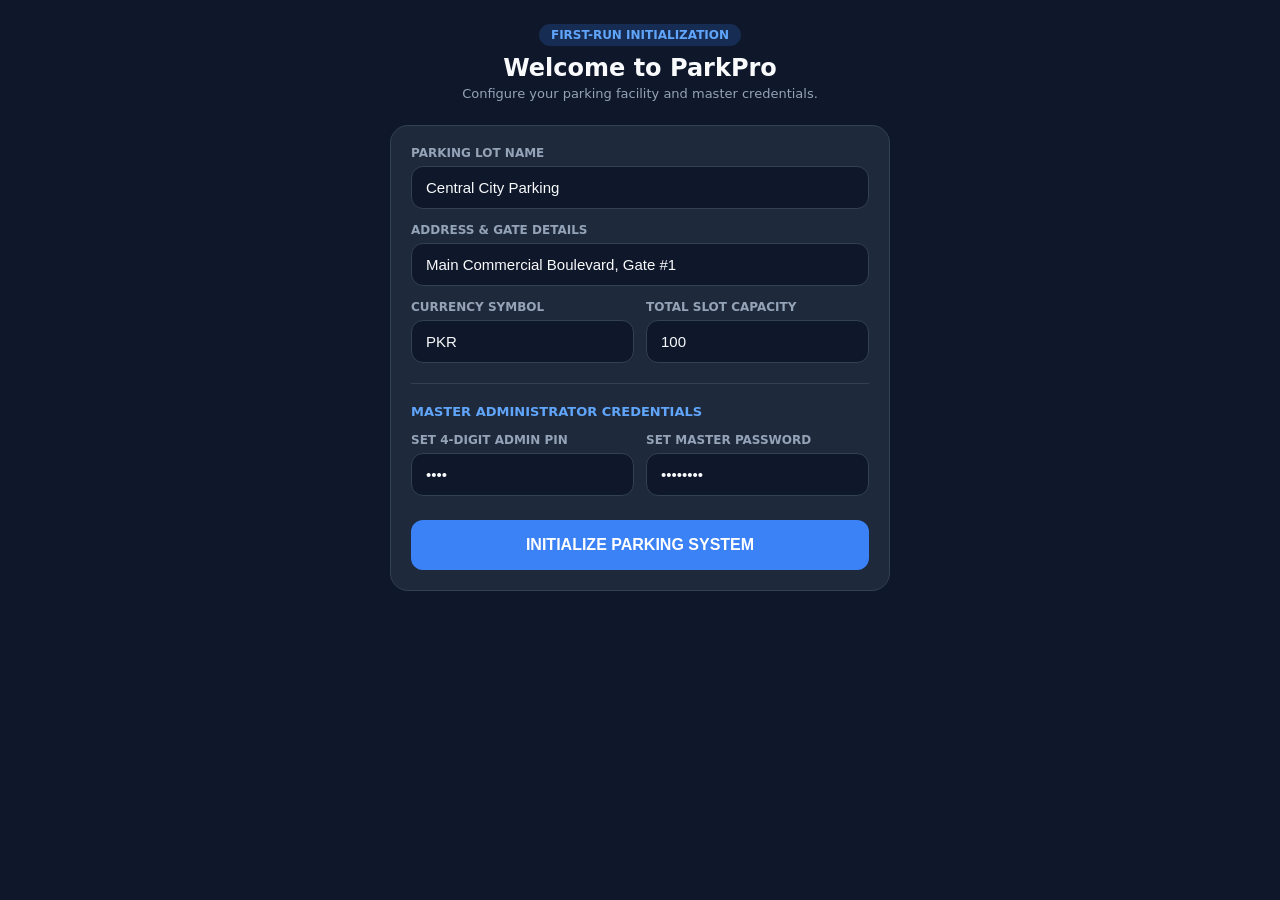
==== app/index.html @ 450dd265 "feat(phase-2): implement offline PIN authentication, RBAC UI gating, and first-run wizard" ====
<!DOCTYPE html>
<html lang="en">
<head>
  <meta charset="UTF-8">
  <meta name="viewport" content="width=device-width, initial-scale=1.0, maximum-scale=1.0, user-scalable=no, viewport-fit=cover">
  <meta name="theme-color" content="#1e293b">
  <meta name="description" content="ParkPro: Offline-First Mobile Parking Management System">
  <link rel="manifest" href="manifest.json">
  <link rel="stylesheet" href="css/app.css">
  <title>ParkPro - Parking Management</title>
</head>
<body>

  <!-- Top App Header -->
  <header class="app-header">
    <div class="brand-wrapper">
      <div class="brand-logo">P</div>
      <div class="brand-title">ParkPro</div>
    </div>

    <div style="display:flex;align-items:center;gap:8px;">
      <!-- Active User Profile Chip -->
      <div id="userProfileChip" class="user-profile-chip" style="display:none;">
        <span id="userNameHeader">Admin</span>
        <span id="userRoleHeader" class="role-tag admin">ADMIN</span>
      </div>

      <!-- Network Status Badge -->
      <div id="networkStatus" class="status-badge">
        <span class="status-dot"></span>
        <span id="networkText">ONLINE</span>
      </div>

      <!-- Quick Lock Button -->
      <button type="button" id="btnLockApp" class="btn-lock" title="Lock App">
        <svg style="width:20px;height:20px;fill:currentColor;" viewBox="0 0 24 24"><path d="M18 8h-1V6c0-2.76-2.24-5-5-5S7 3.24 7 6v2H6c-1.1 0-2 .9-2 2v10c0 1.1.9 2 2 2h12c1.1 0 2-.9 2-2V10c0-1.1-.9-2-2-2zm-6 9c-1.1 0-2-.9-2-2s.9-2 2-2 2 .9 2 2-.9 2-2 2zm3.1-9H8.9V6c0-1.71 1.39-3.1 3.1-3.1 1.71 0 3.1 1.39 3.1 3.1v2z"/></svg>
      </button>
    </div>
  </header>

  <!-- Main Viewport -->
  <main class="main-content">
    
    <!-- Hero Action Buttons (Available for all roles) -->
    <section class="hero-actions">
      <button type="button" id="btnOpenEntry" class="action-btn btn-entry">
        <svg viewBox="0 0 24 24"><path d="M19 13h-6v6h-2v-6H5v-2h6V5h2v6h6v2z"/></svg>
        <span>SCAN PLATE</span>
      </button>
      <button type="button" id="btnOpenExit" class="action-btn btn-exit">
        <svg viewBox="0 0 24 24"><path d="M3 5v14c0 1.1.89 2 2 2h14c1.1 0 2-.9 2-2V5c0-1.1-.9-2-2-2H5c-1.11 0-2 .9-2 2zm12 4c0 1.66-1.34 3-3 3s-3-1.34-3-3 1.34-3 3-3 3 1.34 3 3zm-9 8c0-2 4-3.1 6-3.1s6 1.1 6 3.1v1H6v-1z"/></svg>
        <span>EXIT SCAN</span>
      </button>
    </section>

    <!-- Operational KPI Summary -->
    <section class="kpi-grid">
      <div class="kpi-card highlight">
        <span class="kpi-title">Currently Parked</span>
        <span id="kpiActiveParked" class="kpi-value">0</span>
      </div>
      <!-- Revenue KPI (Visible to Admin & Manager only) -->
      <div class="kpi-card" data-allowed-roles="Admin,Manager">
        <span class="kpi-title">Today's Revenue</span>
        <span id="kpiTodayRevenue" class="kpi-value">0 PKR</span>
      </div>
      <div class="kpi-card">
        <span class="kpi-title">Today's Entries</span>
        <span id="kpiTodayEntries" class="kpi-value">0</span>
      </div>
      <div class="kpi-card">
        <span class="kpi-title">Today's Exits</span>
        <span id="kpiTodayExits" class="kpi-value">0</span>
      </div>
    </section>

    <!-- Occupancy Meter -->
    <section class="occupancy-card">
      <div class="occupancy-header">
        <span>Parking Lot Capacity</span>
        <span id="occupancyText">0 / 100 Slots (0%)</span>
      </div>
      <div class="progress-track">
        <div id="occupancyBar" class="progress-bar"></div>
      </div>
    </section>

    <!-- Parked Vehicles List -->
    <div class="section-title">
      <span>Currently Parked</span>
      <span style="font-size:12px;cursor:pointer;" onclick="refreshDashboard()">🔄 Refresh</span>
    </div>

    <section id="parkedList" class="session-list">
      <!-- Dynamically populated -->
    </section>

  </main>

  <!-- Bottom Navigation Bar (Role-Gated) -->
  <nav class="bottom-nav">
    <button class="nav-item active" data-allowed-roles="Admin,Manager,Operator">
      <svg viewBox="0 0 24 24"><path d="M3 13h8V3H3v10zm0 8h8v-6H3v6zm10 0h8V11h-8v10zm0-18v6h8V3h-8z"/></svg>
      <span>Dashboard</span>
    </button>
    <button class="nav-item" data-allowed-roles="Admin,Manager,Operator">
      <svg viewBox="0 0 24 24"><path d="M18.92 6.01C18.72 5.42 18.16 5 17.5 5h-11c-.66 0-1.21.42-1.42 1.01L3 12v8c0 .55.45 1 1 1h1c.55 0 1-.45 1-1v-1h12v1c0 .55.45 1 1 1h1c.55 0 1-.45 1-1v-8l-2.08-5.99zM6.5 16c-.83 0-1.5-.67-1.5-1.5S5.67 13 6.5 13s1.5.67 1.5 1.5S7.33 16 6.5 16zm11 0c-.83 0-1.5-.67-1.5-1.5s.67-1.5 1.5-1.5 1.5.67 1.5 1.5-.67 1.5-1.5 1.5zM5 11l1.5-4.5h11L19 11H5z"/></svg>
      <span>Vehicles</span>
    </button>
    <button class="nav-item" data-allowed-roles="Admin,Manager">
      <svg viewBox="0 0 24 24"><path d="M19 3H5c-1.1 0-2 .9-2 2v14c0 1.1.9 2 2 2h14c1.1 0 2-.9 2-2V5c0-1.1-.9-2-2-2zm-5 14H7v-2h7v2zm3-4H7v-2h10v2zm0-4H7V7h10v2z"/></svg>
      <span>Reports</span>
    </button>
    <button class="nav-item" data-allowed-roles="Admin">
      <svg viewBox="0 0 24 24"><path d="M19.14 12.94c.04-.3.06-.61.06-.94 0-.32-.02-.64-.07-.94l2.03-1.58c.18-.14.23-.41.12-.61l-1.92-3.32c-.12-.22-.37-.29-.59-.22l-2.39.96c-.5-.38-1.03-.7-1.62-.94l-.36-2.54c-.04-.24-.24-.41-.48-.41h-3.84c-.24 0-.43.17-.47.41l-.36 2.54c-.59.24-1.13.57-1.62.94l-2.39-.96c-.22-.08-.47 0-.59.22L2.74 8.87c-.12.21-.08.47.12.61l2.03 1.58c-.05.3-.09.63-.09.94s.02.64.07.94l-2.03 1.58c-.18.14-.23.41-.12.61l1.92 3.32c.12.22.37.29.59.22l2.39-.96c.5.38 1.03.7 1.62.94l.36 2.54c.05.24.24.41.48.41h3.84c.24 0 .44-.17.47-.41l.36-2.54c.59-.24 1.13-.56 1.62-.94l2.39.96c.22.08.47 0 .59-.22l1.92-3.32c.12-.22.07-.47-.12-.61l-2.01-1.58zM12 15.6c-1.98 0-3.6-1.62-3.6-3.6s1.62-3.6 3.6-3.6 3.6 1.62 3.6 3.6-1.62 3.6-3.6 3.6z"/></svg>
      <span>Settings</span>
    </button>
  </nav>

  <!-- Modal: Vehicle Entry -->
  <div id="entryModal" class="modal-overlay">
    <div class="modal-sheet">
      <div class="modal-header">
        <span class="modal-title">New Vehicle Entry</span>
        <button type="button" id="btnCloseEntry" class="close-btn">✕</button>
      </div>

      <form id="entryForm">
        <label style="font-size:12px;font-weight:600;color:var(--text-muted);display:block;margin-bottom:8px;">1. SELECT VEHICLE TYPE</label>
        <div id="vehicleTypeGrid" class="type-grid"></div>

        <label style="font-size:12px;font-weight:600;color:var(--text-muted);display:block;margin-bottom:8px;">2. SCAN OR ENTER PLATE</label>
        <div class="camera-box">
          <div style="text-align:center;color:var(--text-muted);font-size:13px;">
            <svg style="width:36px;height:36px;fill:#64748b;margin-bottom:6px;" viewBox="0 0 24 24"><path d="M12 15c1.66 0 3-1.34 3-3s-1.34-3-3-3-3 1.34-3 3 1.34 3 3 3zm8-9h-3.17L15 4H9L7.17 6H4c-1.1 0-2 .9-2 2v12c0 1.1.9 2 2 2h16c1.1 0 2-.9 2-2V8c0-1.1-.9-2-2-2zm-8 13c-2.76 0-5-2.24-5-5s2.24-5 5-5 5 2.24 5 5-2.24 5-5 5z"/></svg>
            <div>Camera Viewport (OCR Plate Scanner)</div>
          </div>
        </div>

        <input type="text" id="entryPlateInput" class="plate-input-field" placeholder="ABC-1234" autocomplete="off" autocapitalize="characters" required>
        <button type="submit" class="submit-btn">PRINT TICKET & SAVE ENTRY</button>
      </form>
    </div>
  </div>

  <!-- Modal: Vehicle Exit -->
  <div id="exitModal" class="modal-overlay">
    <div class="modal-sheet">
      <div class="modal-header">
        <span class="modal-title">Vehicle Exit & Settlement</span>
        <button type="button" id="btnCloseExit" class="close-btn">✕</button>
      </div>

      <div style="display:flex;flex-direction:column;gap:14px;">
        <label style="font-size:12px;font-weight:600;color:var(--text-muted);">SCAN QR CODE OR SEARCH TICKET/PLATE</label>
        
        <div style="display:flex;gap:8px;">
          <input type="text" id="exitTicketInput" class="plate-input-field" style="margin-bottom:0;font-size:18px;text-align:left;padding:10px 14px;" placeholder="Ticket # or Plate">
          <button type="button" id="btnSearchExit" class="submit-btn" style="width:auto;padding:0 20px;">SEARCH</button>
        </div>

        <div id="exitDetailsBox" style="display:none;"></div>
        <button type="button" id="btnConfirmExit" class="submit-btn" style="display:none;background:var(--accent-success);">COLLECT PAYMENT & OPEN GATE</button>
      </div>
    </div>
  </div>

  <!-- Fullscreen Modal: PIN Login & User Switcher -->
  <div id="pinLoginModal" class="pin-overlay">
    <div class="pin-brand-title">ParkPro</div>
    <div class="pin-subtitle">Enter 4-Digit Operator PIN to Unlock</div>

    <!-- User Selector Carousel -->
    <div id="pinUserSelector" class="pin-user-grid"></div>

    <!-- 4 PIN Indicator Dots -->
    <div class="pin-dots-wrapper">
      <div class="pin-dot"></div>
      <div class="pin-dot"></div>
      <div class="pin-dot"></div>
      <div class="pin-dot"></div>
    </div>

    <!-- 3x4 Numpad Grid -->
    <div class="numpad-grid">
      <button type="button" class="numpad-btn" onclick="window.auth.appendPinDigit('1')">1</button>
      <button type="button" class="numpad-btn" onclick="window.auth.appendPinDigit('2')">2</button>
      <button type="button" class="numpad-btn" onclick="window.auth.appendPinDigit('3')">3</button>
      <button type="button" class="numpad-btn" onclick="window.auth.appendPinDigit('4')">4</button>
      <button type="button" class="numpad-btn" onclick="window.auth.appendPinDigit('5')">5</button>
      <button type="button" class="numpad-btn" onclick="window.auth.appendPinDigit('6')">6</button>
      <button type="button" class="numpad-btn" onclick="window.auth.appendPinDigit('7')">7</button>
      <button type="button" class="numpad-btn" onclick="window.auth.appendPinDigit('8')">8</button>
      <button type="button" class="numpad-btn" onclick="window.auth.appendPinDigit('9')">9</button>
      <button type="button" class="numpad-btn action-num" onclick="window.auth.clearPin()">CLEAR</button>
      <button type="button" class="numpad-btn" onclick="window.auth.appendPinDigit('0')">0</button>
      <button type="button" class="numpad-btn action-num" onclick="window.auth.deletePinDigit()">⌫</button>
    </div>
  </div>

  <!-- First-Run Setup Wizard Modal -->
  <div id="setupWizardModal" class="wizard-overlay">
    <div class="wizard-container">
      <div class="wizard-header">
        <span class="wizard-badge">FIRST-RUN INITIALIZATION</span>
        <h2 style="font-size:24px;font-weight:800;">Welcome to ParkPro</h2>
        <p style="font-size:13px;color:var(--text-muted);margin-top:4px;">Configure your parking facility and master credentials.</p>
      </div>

      <form id="setupWizardForm" class="wizard-card">
        <div class="form-group">
          <label class="form-label">Parking Lot Name</label>
          <input type="text" id="wizardLotName" class="form-input" value="Central City Parking" required>
        </div>

        <div class="form-group">
          <label class="form-label">Address & Gate Details</label>
          <input type="text" id="wizardLotAddress" class="form-input" value="Main Commercial Boulevard, Gate #1" required>
        </div>

        <div style="display:grid;grid-template-columns:1fr 1fr;gap:12px;">
          <div class="form-group">
            <label class="form-label">Currency Symbol</label>
            <input type="text" id="wizardCurrency" class="form-input" value="PKR" required>
          </div>
          <div class="form-group">
            <label class="form-label">Total Slot Capacity</label>
            <input type="number" id="wizardCapacity" class="form-input" value="100" min="1" required>
          </div>
        </div>

        <hr style="border:none;border-top:1px solid var(--border-color);margin:6px 0;">

        <div style="font-size:13px;font-weight:700;color:#60a5fa;">MASTER ADMINISTRATOR CREDENTIALS</div>

        <div style="display:grid;grid-template-columns:1fr 1fr;gap:12px;">
          <div class="form-group">
            <label class="form-label">Set 4-Digit Admin PIN</label>
            <input type="password" id="wizardAdminPin" class="form-input" maxlength="4" pattern="[0-9]{4}" value="1234" required>
          </div>
          <div class="form-group">
            <label class="form-label">Set Master Password</label>
            <input type="password" id="wizardAdminPassword" class="form-input" value="admin123" required>
          </div>
        </div>

        <button type="submit" class="submit-btn" style="margin-top:10px;">INITIALIZE PARKING SYSTEM</button>
      </form>
    </div>
  </div>

  <!-- Scripts -->
  <script src="js/db.js"></script>
  <script src="js/auth.js"></script>
  <script src="js/app.js"></script>
</body>
</html>
---- app/css/app.css ----
:root {
  --bg-primary: #0f172a;
  --bg-surface: #1e293b;
  --bg-card: #334155;
  --bg-card-hover: #475569;
  --text-main: #f8fafc;
  --text-muted: #94a3b8;
  --accent-primary: #3b82f6;
  --accent-success: #10b981;
  --accent-warning: #f59e0b;
  --accent-danger: #ef4444;
  --border-color: #334155;
  --radius-sm: 8px;
  --radius-md: 12px;
  --radius-lg: 18px;
  --shadow-sm: 0 1px 3px rgba(0, 0, 0, 0.3);
  --shadow-md: 0 4px 6px -1px rgba(0, 0, 0, 0.4);
  --shadow-lg: 0 10px 15px -3px rgba(0, 0, 0, 0.5);
  --font-sans: system-ui, -apple-system, BlinkMacSystemFont, 'Segoe UI', Roboto, sans-serif;
  --safe-bottom: env(safe-area-inset-bottom, 16px);
}

* {
  box-sizing: border-box;
  margin: 0;
  padding: 0;
  -webkit-tap-highlight-color: transparent;
}

body {
  font-family: var(--font-sans);
  background-color: var(--bg-primary);
  color: var(--text-main);
  min-height: 100vh;
  display: flex;
  flex-direction: column;
  overflow-x: hidden;
  user-select: none;
  -webkit-user-select: none;
}

/* Header & Top Bar */
.app-header {
  background: var(--bg-surface);
  border-bottom: 1px solid var(--border-color);
  padding: 12px 16px;
  display: flex;
  justify-content: space-between;
  align-items: center;
  position: sticky;
  top: 0;
  z-index: 50;
}

.brand-wrapper {
  display: flex;
  align-items: center;
  gap: 10px;
}

.brand-logo {
  width: 34px;
  height: 34px;
  border-radius: var(--radius-sm);
  background: linear-gradient(135deg, var(--accent-primary), var(--accent-success));
  display: flex;
  align-items: center;
  justify-content: center;
  font-weight: 800;
  font-size: 18px;
  color: #fff;
}

.brand-title {
  font-size: 18px;
  font-weight: 700;
  letter-spacing: -0.5px;
}

.status-badge {
  display: inline-flex;
  align-items: center;
  gap: 6px;
  padding: 4px 10px;
  border-radius: 9999px;
  font-size: 12px;
  font-weight: 600;
  background: rgba(16, 185, 129, 0.15);
  color: var(--accent-success);
}

.status-badge.offline {
  background: rgba(245, 158, 11, 0.15);
  color: var(--accent-warning);
}

.status-dot {
  width: 8px;
  height: 8px;
  border-radius: 50%;
  background: currentColor;
}

/* Main Container */
.main-content {
  flex: 1;
  padding: 16px;
  max-width: 600px;
  margin: 0 auto;
  width: 100%;
  display: flex;
  flex-direction: column;
  gap: 16px;
  padding-bottom: calc(80px + var(--safe-bottom));
}

/* Quick Action Buttons */
.hero-actions {
  display: grid;
  grid-template-columns: 1fr 1fr;
  gap: 12px;
}

.action-btn {
  appearance: none;
  border: none;
  border-radius: var(--radius-md);
  padding: 16px;
  font-size: 16px;
  font-weight: 700;
  display: flex;
  flex-direction: column;
  align-items: center;
  justify-content: center;
  gap: 8px;
  cursor: pointer;
  transition: transform 0.1s ease, filter 0.15s ease;
  touch-action: manipulation;
  min-height: 88px;
  box-shadow: var(--shadow-md);
}

.action-btn:active {
  transform: scale(0.97);
}

.action-btn.btn-entry {
  background: linear-gradient(135deg, #2563eb, #1d4ed8);
  color: #fff;
}

.action-btn.btn-exit {
  background: linear-gradient(135deg, #059669, #047857);
  color: #fff;
}

.action-btn svg {
  width: 28px;
  height: 28px;
  fill: currentColor;
}

/* KPI Summary Cards Grid */
.kpi-grid {
  display: grid;
  grid-template-columns: repeat(2, 1fr);
  gap: 12px;
}

.kpi-card {
  background: var(--bg-surface);
  border: 1px solid var(--border-color);
  border-radius: var(--radius-md);
  padding: 14px;
  display: flex;
  flex-direction: column;
  gap: 4px;
}

.kpi-title {
  font-size: 12px;
  font-weight: 600;
  color: var(--text-muted);
  text-transform: uppercase;
  letter-spacing: 0.5px;
}

.kpi-value {
  font-size: 24px;
  font-weight: 800;
  color: var(--text-main);
}

.kpi-card.highlight {
  border-color: rgba(59, 130, 246, 0.4);
}

/* Occupancy Meter */
.occupancy-card {
  background: var(--bg-surface);
  border: 1px solid var(--border-color);
  border-radius: var(--radius-md);
  padding: 14px;
  display: flex;
  flex-direction: column;
  gap: 8px;
}

.occupancy-header {
  display: flex;
  justify-content: space-between;
  font-size: 13px;
  font-weight: 600;
}

.progress-track {
  width: 100%;
  height: 10px;
  background: var(--bg-card);
  border-radius: 9999px;
  overflow: hidden;
}

.progress-bar {
  height: 100%;
  width: 0%;
  background: linear-gradient(90deg, var(--accent-success), var(--accent-primary));
  border-radius: 9999px;
  transition: width 0.4s ease;
}

/* Recent Activity & Parked Vehicles */
.section-title {
  font-size: 15px;
  font-weight: 700;
  color: var(--text-muted);
  display: flex;
  justify-content: space-between;
  align-items: center;
}

.session-list {
  display: flex;
  flex-direction: column;
  gap: 8px;
}

.session-item {
  background: var(--bg-surface);
  border: 1px solid var(--border-color);
  border-radius: var(--radius-md);
  padding: 12px 14px;
  display: flex;
  justify-content: space-between;
  align-items: center;
}

.plate-pill {
  font-size: 16px;
  font-weight: 800;
  letter-spacing: 1px;
  background: #000;
  color: #fbbf24;
  padding: 4px 10px;
  border-radius: var(--radius-sm);
  border: 1px solid #4b5563;
  display: inline-block;
}

.session-meta {
  display: flex;
  flex-direction: column;
  align-items: flex-end;
  gap: 2px;
}

.session-time {
  font-size: 12px;
  color: var(--text-muted);
}

.session-type {
  font-size: 11px;
  font-weight: 700;
  text-transform: uppercase;
  color: var(--accent-primary);
}

/* Bottom Navigation Bar */
.bottom-nav {
  position: fixed;
  bottom: 0;
  left: 0;
  right: 0;
  background: var(--bg-surface);
  border-top: 1px solid var(--border-color);
  display: flex;
  justify-content: space-around;
  padding: 8px 12px calc(8px + var(--safe-bottom));
  z-index: 40;
}

.nav-item {
  display: flex;
  flex-direction: column;
  align-items: center;
  gap: 4px;
  background: none;
  border: none;
  color: var(--text-muted);
  font-size: 11px;
  font-weight: 600;
  cursor: pointer;
  padding: 6px 12px;
  border-radius: var(--radius-sm);
  transition: color 0.15s ease;
}

.nav-item.active {
  color: var(--accent-primary);
}

.nav-item svg {
  width: 22px;
  height: 22px;
  fill: currentColor;
}

/* Modal Windows */
.modal-overlay {
  position: fixed;
  inset: 0;
  background: rgba(0, 0, 0, 0.75);
  backdrop-filter: blur(4px);
  display: none;
  align-items: flex-end;
  justify-content: center;
  z-index: 100;
}

.modal-overlay.active {
  display: flex;
}

.modal-sheet {
  background: var(--bg-surface);
  width: 100%;
  max-width: 500px;
  border-radius: var(--radius-lg) var(--radius-lg) 0 0;
  padding: 20px 18px calc(24px + var(--safe-bottom));
  box-shadow: var(--shadow-lg);
  max-height: 90vh;
  overflow-y: auto;
  animation: slideUp 0.2s cubic-bezier(0.16, 1, 0.3, 1);
}

@keyframes slideUp {
  from { transform: translateY(100%); }
  to { transform: translateY(0); }
}

.modal-header {
  display: flex;
  justify-content: space-between;
  align-items: center;
  margin-bottom: 16px;
}

.modal-title {
  font-size: 18px;
  font-weight: 800;
}

.close-btn {
  background: var(--bg-card);
  border: none;
  color: var(--text-muted);
  font-size: 16px;
  width: 32px;
  height: 32px;
  border-radius: 50%;
  cursor: pointer;
}

/* Vehicle Types Selector */
.type-grid {
  display: grid;
  grid-template-columns: repeat(3, 1fr);
  gap: 8px;
  margin-bottom: 16px;
}

.type-btn {
  background: var(--bg-card);
  border: 2px solid transparent;
  border-radius: var(--radius-md);
  padding: 12px 6px;
  display: flex;
  flex-direction: column;
  align-items: center;
  gap: 6px;
  cursor: pointer;
  color: var(--text-main);
  font-size: 12px;
  font-weight: 700;
}

.type-btn.selected {
  border-color: var(--accent-primary);
  background: rgba(59, 130, 246, 0.15);
  color: #60a5fa;
}

/* Camera and Plate Input */
.camera-box {
  width: 100%;
  height: 180px;
  background: #000;
  border-radius: var(--radius-md);
  margin-bottom: 14px;
  position: relative;
  overflow: hidden;
  display: flex;
  align-items: center;
  justify-content: center;
  border: 2px dashed #475569;
}

.plate-input-field {
  width: 100%;
  background: #000;
  color: #fbbf24;
  font-family: monospace;
  font-size: 26px;
  font-weight: 800;
  text-align: center;
  letter-spacing: 3px;
  padding: 12px;
  border: 2px solid #334155;
  border-radius: var(--radius-md);
  margin-bottom: 16px;
  text-transform: uppercase;
}

.plate-input-field:focus {
  border-color: var(--accent-primary);
  outline: none;
}

.submit-btn {
  width: 100%;
  padding: 16px;
  border: none;
  border-radius: var(--radius-md);
  background: var(--accent-primary);
  color: #fff;
  font-size: 16px;
  font-weight: 700;
  cursor: pointer;
}

/* --- Phase 2: Auth, RBAC & Wizard Styles --- */

.user-profile-chip {
  display: inline-flex;
  align-items: center;
  gap: 8px;
  background: var(--bg-card);
  padding: 4px 10px;
  border-radius: 9999px;
  font-size: 13px;
  font-weight: 600;
  border: 1px solid var(--border-color);
}

.role-tag {
  font-size: 10px;
  padding: 2px 6px;
  border-radius: 4px;
  font-weight: 800;
  text-transform: uppercase;
}

.role-tag.admin {
  background: #7c3aed;
  color: #fff;
}

.role-tag.manager {
  background: #0284c7;
  color: #fff;
}

.role-tag.operator {
  background: #059669;
  color: #fff;
}

.btn-lock {
  background: transparent;
  border: none;
  color: var(--text-muted);
  cursor: pointer;
  display: flex;
  align-items: center;
  padding: 4px;
  border-radius: var(--radius-sm);
}

.btn-lock:active {
  color: var(--text-main);
}

/* Fullscreen PIN Modal */
.pin-overlay {
  position: fixed;
  inset: 0;
  background: var(--bg-primary);
  z-index: 200;
  display: none;
  flex-direction: column;
  justify-content: center;
  align-items: center;
  padding: 24px 16px;
}

.pin-overlay.active {
  display: flex;
}

.pin-brand-title {
  font-size: 26px;
  font-weight: 800;
  margin-bottom: 4px;
  letter-spacing: -0.5px;
}

.pin-subtitle {
  font-size: 13px;
  color: var(--text-muted);
  margin-bottom: 24px;
}

/* User Selection Carousel/Grid */
.pin-user-grid {
  display: flex;
  gap: 10px;
  margin-bottom: 24px;
  max-width: 360px;
  width: 100%;
  overflow-x: auto;
  padding: 4px 0;
}

.pin-user-btn {
  background: var(--bg-surface);
  border: 2px solid transparent;
  border-radius: var(--radius-md);
  padding: 10px 14px;
  display: flex;
  flex-direction: column;
  align-items: center;
  gap: 6px;
  cursor: pointer;
  color: var(--text-main);
  min-width: 90px;
  flex-shrink: 0;
}

.pin-user-btn.selected {
  border-color: var(--accent-primary);
  background: rgba(59, 130, 246, 0.15);
}

.user-avatar {
  width: 36px;
  height: 36px;
  border-radius: 50%;
  background: var(--bg-card);
  display: flex;
  align-items: center;
  justify-content: center;
  font-weight: 800;
  color: #fff;
}

.user-name {
  font-size: 13px;
  font-weight: 700;
}

.user-role-badge {
  font-size: 10px;
  color: var(--text-muted);
  text-transform: uppercase;
}

/* Masked PIN Indicator Dots */
.pin-dots-wrapper {
  display: flex;
  gap: 16px;
  margin-bottom: 32px;
}

.pin-dot {
  width: 18px;
  height: 18px;
  border-radius: 50%;
  border: 2px solid var(--border-color);
  background: transparent;
  transition: all 0.15s ease;
}

.pin-dot.filled {
  background: var(--accent-primary);
  border-color: var(--accent-primary);
  transform: scale(1.15);
  box-shadow: 0 0 10px rgba(59, 130, 246, 0.5);
}

/* 3x4 Numpad Grid */
.numpad-grid {
  display: grid;
  grid-template-columns: repeat(3, 1fr);
  gap: 14px;
  max-width: 280px;
  width: 100%;
}

.numpad-btn {
  width: 76px;
  height: 76px;
  border-radius: 50%;
  background: var(--bg-surface);
  border: 1px solid var(--border-color);
  color: var(--text-main);
  font-size: 28px;
  font-weight: 700;
  display: flex;
  align-items: center;
  justify-content: center;
  cursor: pointer;
  touch-action: manipulation;
  transition: transform 0.08s ease, background-color 0.1s ease;
  margin: 0 auto;
}

.numpad-btn:active {
  transform: scale(0.92);
  background: var(--bg-card);
}

.numpad-btn.action-num {
  font-size: 14px;
  font-weight: 600;
  color: var(--text-muted);
}

/* First-Run Setup Wizard */
.wizard-overlay {
  position: fixed;
  inset: 0;
  background: var(--bg-primary);
  z-index: 300;
  display: none;
  padding: 24px 16px;
  overflow-y: auto;
}

.wizard-overlay.active {
  display: block;
}

.wizard-container {
  max-width: 500px;
  margin: 0 auto;
  display: flex;
  flex-direction: column;
  gap: 16px;
}

.wizard-header {
  text-align: center;
  margin-bottom: 8px;
}

.wizard-badge {
  background: rgba(59, 130, 246, 0.2);
  color: #60a5fa;
  padding: 4px 12px;
  border-radius: 9999px;
  font-size: 12px;
  font-weight: 700;
  display: inline-block;
  margin-bottom: 8px;
}

.wizard-card {
  background: var(--bg-surface);
  border: 1px solid var(--border-color);
  border-radius: var(--radius-lg);
  padding: 20px;
  display: flex;
  flex-direction: column;
  gap: 14px;
}

.form-group {
  display: flex;
  flex-direction: column;
  gap: 6px;
}

.form-label {
  font-size: 12px;
  font-weight: 700;
  color: var(--text-muted);
  text-transform: uppercase;
}

.form-input {
  background: var(--bg-primary);
  border: 1px solid var(--border-color);
  color: var(--text-main);
  padding: 12px 14px;
  border-radius: var(--radius-md);
  font-size: 15px;
}

.form-input:focus {
  border-color: var(--accent-primary);
  outline: none;
}
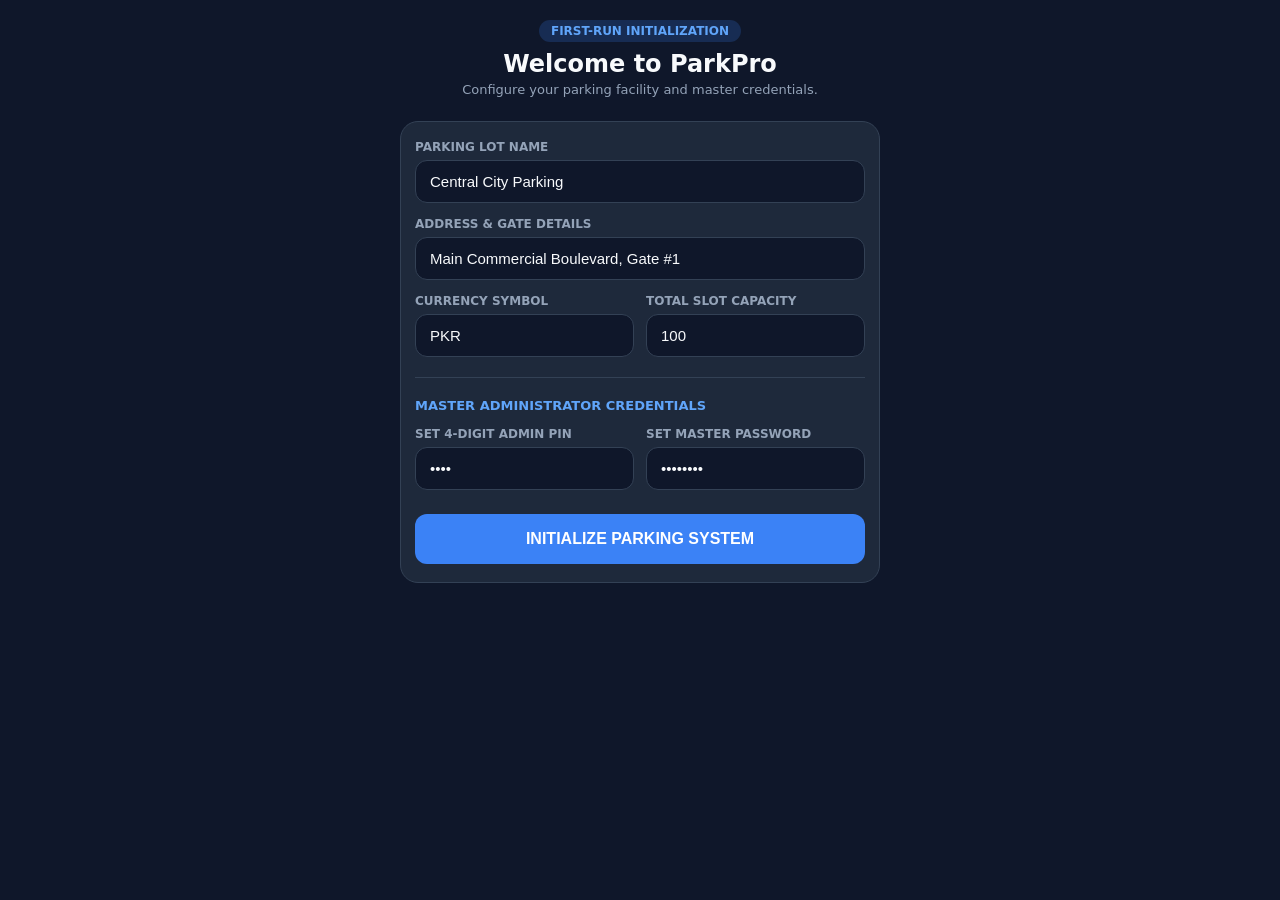
==== commit 07948462: "fix: integrate native MLKit OCR plate scanning, native Android Bluetooth printing, and fix mobile UI" ====
--- a/app/index.html
+++ b/app/index.html
@@ -19,6 +19,9 @@
     </div>
 
     <div style="display:flex;align-items:center;gap:8px;">
+      <!-- Language Switcher (English / Urdu) -->
+      <button type="button" id="btnLangToggle" class="btn-mini-action" onclick="window.parkproI18n.toggleLanguage()" style="font-size:11px;font-weight:700;padding:4px 8px;">اردو</button>
+
       <!-- Active User Profile Chip -->
       <div id="userProfileChip" class="user-profile-chip" style="display:none;">
         <span id="userNameHeader">Admin</span>
@@ -41,83 +44,166 @@
   <!-- Main Viewport -->
   <main class="main-content">
     
-    <!-- Hero Action Buttons (Available for all roles) -->
-    <section class="hero-actions">
-      <button type="button" id="btnOpenEntry" class="action-btn btn-entry">
-        <svg viewBox="0 0 24 24"><path d="M19 13h-6v6h-2v-6H5v-2h6V5h2v6h6v2z"/></svg>
-        <span>SCAN PLATE</span>
-      </button>
-      <button type="button" id="btnOpenExit" class="action-btn btn-exit">
-        <svg viewBox="0 0 24 24"><path d="M3 5v14c0 1.1.89 2 2 2h14c1.1 0 2-.9 2-2V5c0-1.1-.9-2-2-2H5c-1.11 0-2 .9-2 2zm12 4c0 1.66-1.34 3-3 3s-3-1.34-3-3 1.34-3 3-3 3 1.34 3 3zm-9 8c0-2 4-3.1 6-3.1s6 1.1 6 3.1v1H6v-1z"/></svg>
-        <span>EXIT SCAN</span>
-      </button>
-    </section>
-
-    <!-- Operational KPI Summary -->
-    <section class="kpi-grid">
-      <div class="kpi-card highlight">
-        <span class="kpi-title">Currently Parked</span>
-        <span id="kpiActiveParked" class="kpi-value">0</span>
-      </div>
-      <!-- Revenue KPI (Visible to Admin & Manager only) -->
-      <div class="kpi-card" data-allowed-roles="Admin,Manager">
-        <span class="kpi-title">Today's Revenue</span>
-        <span id="kpiTodayRevenue" class="kpi-value">0 PKR</span>
-      </div>
-      <div class="kpi-card">
-        <span class="kpi-title">Today's Entries</span>
-        <span id="kpiTodayEntries" class="kpi-value">0</span>
-      </div>
-      <div class="kpi-card">
-        <span class="kpi-title">Today's Exits</span>
-        <span id="kpiTodayExits" class="kpi-value">0</span>
-      </div>
-    </section>
-
-    <!-- Occupancy Meter -->
-    <section class="occupancy-card">
-      <div class="occupancy-header">
-        <span>Parking Lot Capacity</span>
-        <span id="occupancyText">0 / 100 Slots (0%)</span>
-      </div>
-      <div class="progress-track">
-        <div id="occupancyBar" class="progress-bar"></div>
-      </div>
-    </section>
-
-    <!-- Parked Vehicles List -->
-    <div class="section-title">
-      <span>Currently Parked</span>
-      <span style="font-size:12px;cursor:pointer;" onclick="refreshDashboard()">🔄 Refresh</span>
-    </div>
-
-    <section id="parkedList" class="session-list">
-      <!-- Dynamically populated -->
-    </section>
+    <!-- VIEW 1: DASHBOARD -->
+    <div id="viewDashboard" class="view-section">
+      <section class="hero-actions">
+        <button type="button" id="btnOpenEntry" class="action-btn btn-entry">
+          <svg viewBox="0 0 24 24"><path d="M19 13h-6v6h-2v-6H5v-2h6V5h2v6h6v2z"/></svg>
+          <span>SCAN PLATE</span>
+        </button>
+        <button type="button" id="btnOpenExit" class="action-btn btn-exit">
+          <svg viewBox="0 0 24 24"><path d="M3 5v14c0 1.1.89 2 2 2h14c1.1 0 2-.9 2-2V5c0-1.1-.9-2-2-2H5c-1.11 0-2 .9-2 2zm12 4c0 1.66-1.34 3-3 3s-3-1.34-3-3 1.34-3 3-3 3 1.34 3 3zm-9 8c0-2 4-3.1 6-3.1s6 1.1 6 3.1v1H6v-1z"/></svg>
+          <span>EXIT SCAN</span>
+        </button>
+      </section>
+
+      <!-- Operational KPI Summary -->
+      <section class="kpi-grid">
+        <div class="kpi-card highlight">
+          <span class="kpi-title">Currently Parked</span>
+          <span id="kpiActiveParked" class="kpi-value">0</span>
+        </div>
+        <div class="kpi-card" data-allowed-roles="Admin,Manager">
+          <span class="kpi-title">Today's Revenue</span>
+          <span id="kpiTodayRevenue" class="kpi-value">0 PKR</span>
+        </div>
+        <div class="kpi-card">
+          <span class="kpi-title">Today's Entries</span>
+          <span id="kpiTodayEntries" class="kpi-value">0</span>
+        </div>
+        <div class="kpi-card">
+          <span class="kpi-title">Today's Exits</span>
+          <span id="kpiTodayExits" class="kpi-value">0</span>
+        </div>
+      </section>
+
+      <!-- Occupancy Meter -->
+      <section class="occupancy-card">
+        <div class="occupancy-header">
+          <span>Parking Lot Capacity</span>
+          <span id="occupancyText">0 / 100 Slots (0%)</span>
+        </div>
+        <div class="progress-track">
+          <div id="occupancyBar" class="progress-bar"></div>
+        </div>
+      </section>
+
+      <!-- Recent Parked Vehicles List -->
+      <div class="section-title">
+        <span>Recent Parked Vehicles</span>
+        <span style="font-size:12px;color:var(--accent-primary);cursor:pointer;" onclick="switchMainView('vehicles')">View All →</span>
+      </div>
+
+      <section id="parkedList" class="session-list">
+        <!-- Dynamically populated -->
+      </section>
+    </div>
+
+    <!-- VIEW 2: VEHICLES REGISTRY -->
+    <div id="viewVehicles" class="view-section" style="display:none;">
+      <div class="search-bar-wrapper">
+        <svg class="search-icon" viewBox="0 0 24 24"><path d="M15.5 14h-.79l-.28-.27C15.41 12.59 16 11.11 16 9.5 16 5.91 13.09 3 9.5 3S3 5.91 3 9.5 5.91 16 9.5 16c1.61 0 3.09-.59 4.23-1.57l.27.28v.79l5 4.99L20.49 19l-4.99-5zm-6 0C7.01 14 5 11.99 5 9.5S7.01 5 9.5 5 14 7.01 14 9.5 11.99 14 9.5 14z"/></svg>
+        <input type="text" id="registrySearchInput" class="search-input" placeholder="Search by Plate (e.g. ABC) or Ticket #...">
+      </div>
+
+      <div id="categoryFilterScroll" class="filter-scroll">
+        <button type="button" class="filter-pill active" data-type="all">All Categories</button>
+      </div>
+
+      <div class="section-title">
+        <span id="registryCountText">Parked Vehicles</span>
+        <span style="font-size:12px;cursor:pointer;" onclick="renderFullVehiclesRegistry()">🔄 Refresh</span>
+      </div>
+
+      <section id="fullVehiclesList" class="session-list">
+        <!-- Dynamically populated -->
+      </section>
+    </div>
+
+    <!-- VIEW 3: REPORTS & SHIFTS (Admin & Manager) -->
+    <div id="viewReports" class="view-section" style="display:none;" data-allowed-roles="Admin,Manager">
+      <!-- Date Range Filter Selector -->
+      <div class="filter-scroll">
+        <button type="button" id="rangeBtnToday" class="filter-pill active" onclick="setReportRange('today')">Today</button>
+        <button type="button" id="rangeBtnYesterday" class="filter-pill" onclick="setReportRange('yesterday')">Yesterday</button>
+        <button type="button" id="rangeBtnWeek" class="filter-pill" onclick="setReportRange('week')">Last 7 Days</button>
+        <button type="button" id="rangeBtnAll" class="filter-pill" onclick="setReportRange('all')">All Time</button>
+      </div>
+
+      <!-- Financial Metrics Grid -->
+      <section class="kpi-grid">
+        <div class="kpi-card highlight">
+          <span class="kpi-title">Collected Revenue</span>
+          <span id="reportTotalRevenue" class="kpi-value">0 PKR</span>
+        </div>
+        <div class="kpi-card">
+          <span class="kpi-title">Vehicles Checked Out</span>
+          <span id="reportTotalCompleted" class="kpi-value">0</span>
+        </div>
+        <div class="kpi-card">
+          <span class="kpi-title">Avg Park Duration</span>
+          <span id="reportAvgDuration" class="kpi-value">0 mins</span>
+        </div>
+      </section>
+
+      <!-- Operator Shift Status & Cash Reconciliation -->
+      <div class="section-title">
+        <span>Operator Shift & Drawer</span>
+      </div>
+      <div id="shiftStatusBox"></div>
+
+      <!-- Revenue By Vehicle Type Breakdown -->
+      <div class="section-title">
+        <span>Revenue by Vehicle Category</span>
+      </div>
+      <div id="reportTypeTable"></div>
+
+      <!-- Export & Data Tools -->
+      <div class="section-title">
+        <span>Data Export & Portability</span>
+      </div>
+      <div style="display:grid;grid-template-columns:1fr 1fr;gap:8px;">
+        <button type="button" class="submit-btn" style="background:#0284c7;font-size:13px;padding:12px;" onclick="window.parkproReports.exportToCsv()">📥 EXPORT CSV</button>
+        <button type="button" class="submit-btn" style="background:#059669;font-size:13px;padding:12px;" onclick="window.parkproReports.exportToExcel()">📊 EXPORT EXCEL</button>
+      </div>
+      <div style="display:grid;grid-template-columns:1fr 1fr;gap:8px;margin-top:6px;">
+        <button type="button" class="submit-btn" style="background:var(--bg-card);font-size:13px;padding:12px;" onclick="window.parkproReports.exportDatabaseBackup()">💾 BACKUP DB</button>
+        <label class="submit-btn" style="background:var(--bg-card);font-size:13px;padding:12px;text-align:center;cursor:pointer;">
+          📂 RESTORE DB
+          <input type="file" accept=".json" style="display:none;" onchange="window.parkproReports.importDatabaseBackup(this.files[0])">
+        </label>
+      </div>
+
+      <!-- System Audit Trail -->
+      <div class="section-title" style="margin-top:10px;">
+        <span>Recent Audit Logs</span>
+      </div>
+      <div id="auditLogsList" style="max-height:180px;overflow-y:auto;"></div>
+    </div>
 
   </main>
 
   <!-- Bottom Navigation Bar (Role-Gated) -->
   <nav class="bottom-nav">
-    <button class="nav-item active" data-allowed-roles="Admin,Manager,Operator">
+    <button type="button" id="btnNavDashboard" class="nav-item active" onclick="switchMainView('dashboard')">
       <svg viewBox="0 0 24 24"><path d="M3 13h8V3H3v10zm0 8h8v-6H3v6zm10 0h8V11h-8v10zm0-18v6h8V3h-8z"/></svg>
       <span>Dashboard</span>
     </button>
-    <button class="nav-item" data-allowed-roles="Admin,Manager,Operator">
+    <button type="button" id="btnNavVehicles" class="nav-item" onclick="switchMainView('vehicles')">
       <svg viewBox="0 0 24 24"><path d="M18.92 6.01C18.72 5.42 18.16 5 17.5 5h-11c-.66 0-1.21.42-1.42 1.01L3 12v8c0 .55.45 1 1 1h1c.55 0 1-.45 1-1v-1h12v1c0 .55.45 1 1 1h1c.55 0 1-.45 1-1v-8l-2.08-5.99zM6.5 16c-.83 0-1.5-.67-1.5-1.5S5.67 13 6.5 13s1.5.67 1.5 1.5S7.33 16 6.5 16zm11 0c-.83 0-1.5-.67-1.5-1.5s.67-1.5 1.5-1.5 1.5.67 1.5 1.5-.67 1.5-1.5 1.5zM5 11l1.5-4.5h11L19 11H5z"/></svg>
       <span>Vehicles</span>
     </button>
-    <button class="nav-item" data-allowed-roles="Admin,Manager">
+    <button type="button" id="btnNavReports" class="nav-item" data-allowed-roles="Admin,Manager" onclick="switchMainView('reports')">
       <svg viewBox="0 0 24 24"><path d="M19 3H5c-1.1 0-2 .9-2 2v14c0 1.1.9 2 2 2h14c1.1 0 2-.9 2-2V5c0-1.1-.9-2-2-2zm-5 14H7v-2h7v2zm3-4H7v-2h10v2zm0-4H7V7h10v2z"/></svg>
       <span>Reports</span>
     </button>
-    <button class="nav-item" data-allowed-roles="Admin">
+    <button type="button" id="btnNavSettings" class="nav-item" data-allowed-roles="Admin">
       <svg viewBox="0 0 24 24"><path d="M19.14 12.94c.04-.3.06-.61.06-.94 0-.32-.02-.64-.07-.94l2.03-1.58c.18-.14.23-.41.12-.61l-1.92-3.32c-.12-.22-.37-.29-.59-.22l-2.39.96c-.5-.38-1.03-.7-1.62-.94l-.36-2.54c-.04-.24-.24-.41-.48-.41h-3.84c-.24 0-.43.17-.47.41l-.36 2.54c-.59.24-1.13.57-1.62.94l-2.39-.96c-.22-.08-.47 0-.59.22L2.74 8.87c-.12.21-.08.47.12.61l2.03 1.58c-.05.3-.09.63-.09.94s.02.64.07.94l-2.03 1.58c-.18.14-.23.41-.12.61l1.92 3.32c.12.22.37.29.59.22l2.39-.96c.5.38 1.03.7 1.62.94l.36 2.54c.05.24.24.41.48.41h3.84c.24 0 .44-.17.47-.41l.36-2.54c.59-.24 1.13-.56 1.62-.94l2.39.96c.22.08.47 0 .59-.22l1.92-3.32c.12-.22.07-.47-.12-.61l-2.01-1.58zM12 15.6c-1.98 0-3.6-1.62-3.6-3.6s1.62-3.6 3.6-3.6 3.6 1.62 3.6 3.6-1.62 3.6-3.6 3.6z"/></svg>
       <span>Settings</span>
     </button>
   </nav>
 
-  <!-- Modal: Vehicle Entry -->
+  <!-- Modal: Vehicle Entry with Live Camera & OCR -->
   <div id="entryModal" class="modal-overlay">
     <div class="modal-sheet">
       <div class="modal-header">
@@ -130,11 +216,24 @@
         <div id="vehicleTypeGrid" class="type-grid"></div>
 
         <label style="font-size:12px;font-weight:600;color:var(--text-muted);display:block;margin-bottom:8px;">2. SCAN OR ENTER PLATE</label>
-        <div class="camera-box">
-          <div style="text-align:center;color:var(--text-muted);font-size:13px;">
+        
+        <div class="camera-box" style="position:relative;">
+          <video id="cameraVideo" style="width:100%;height:100%;object-fit:cover;display:none;" autoplay playsinline muted></video>
+          <canvas id="cameraCanvas" style="display:none;"></canvas>
+          
+          <div id="cameraReticle" style="display:none;position:absolute;inset:20% 10%;border:2px solid #3b82f6;border-radius:8px;pointer-events:none;box-shadow:0 0 0 9999px rgba(0,0,0,0.4);">
+            <div style="position:absolute;top:50%;left:50%;transform:translate(-50%,-50%);font-size:11px;color:#fff;background:rgba(0,0,0,0.6);padding:2px 8px;border-radius:4px;">ALIGN PLATE HERE</div>
+          </div>
+
+          <div id="cameraPlaceholder" style="text-align:center;color:var(--text-muted);font-size:13px;">
             <svg style="width:36px;height:36px;fill:#64748b;margin-bottom:6px;" viewBox="0 0 24 24"><path d="M12 15c1.66 0 3-1.34 3-3s-1.34-3-3-3-3 1.34-3 3 1.34 3 3 3zm8-9h-3.17L15 4H9L7.17 6H4c-1.1 0-2 .9-2 2v12c0 1.1.9 2 2 2h16c1.1 0 2-.9 2-2V8c0-1.1-.9-2-2-2zm-8 13c-2.76 0-5-2.24-5-5s2.24-5 5-5 5 2.24 5 5-2.24 5-5 5z"/></svg>
-            <div>Camera Viewport (OCR Plate Scanner)</div>
-          </div>
+            <div>Tap below to start camera scanner</div>
+          </div>
+        </div>
+
+        <div style="display:flex;gap:8px;margin-bottom:12px;">
+          <button type="button" id="btnToggleCamera" class="submit-btn" style="background:var(--bg-card);font-size:13px;padding:10px;">📷 OPEN CAMERA</button>
+          <button type="button" id="btnSnapOcr" class="submit-btn" style="background:#0284c7;font-size:13px;padding:10px;display:none;">⚡ SNAP & READ PLATE</button>
         </div>
 
         <input type="text" id="entryPlateInput" class="plate-input-field" placeholder="ABC-1234" autocomplete="off" autocapitalize="characters" required>
@@ -143,7 +242,7 @@
     </div>
   </div>
 
-  <!-- Modal: Vehicle Exit -->
+  <!-- Modal: Vehicle Exit & Anti-Tamper QR Verification -->
   <div id="exitModal" class="modal-overlay">
     <div class="modal-sheet">
       <div class="modal-header">
@@ -151,17 +250,134 @@
         <button type="button" id="btnCloseExit" class="close-btn">✕</button>
       </div>
 
-      <div style="display:flex;flex-direction:column;gap:14px;">
-        <label style="font-size:12px;font-weight:600;color:var(--text-muted);">SCAN QR CODE OR SEARCH TICKET/PLATE</label>
-        
+      <div style="display:flex;flex-direction:column;gap:12px;">
+        <div id="exitCameraBox" class="camera-box" style="height:140px;position:relative;display:none;">
+          <video id="exitQrVideo" style="width:100%;height:100%;object-fit:cover;" autoplay playsinline muted></video>
+          <div style="position:absolute;inset:15%;border:2px dashed #10b981;border-radius:6px;pointer-events:none;"></div>
+        </div>
+
+        <div style="display:flex;gap:8px;">
+          <button type="button" id="btnStartQrScanner" class="submit-btn" style="background:var(--bg-card);font-size:13px;padding:10px;">📷 SCAN TICKET QR</button>
+          <button type="button" id="btnLostTicketToggle" class="submit-btn" style="background:#b91c1c;font-size:13px;padding:10px;">LOST TICKET</button>
+        </div>
+
         <div style="display:flex;gap:8px;">
           <input type="text" id="exitTicketInput" class="plate-input-field" style="margin-bottom:0;font-size:18px;text-align:left;padding:10px 14px;" placeholder="Ticket # or Plate">
-          <button type="button" id="btnSearchExit" class="submit-btn" style="width:auto;padding:0 20px;">SEARCH</button>
-        </div>
-
+          <button type="button" id="btnSearchExit" class="submit-btn" style="width:auto;padding:0 20px;">CHECKOUT</button>
+        </div>
+
+        <div id="exitTamperAlert" class="badge-tampered" style="display:none;"></div>
         <div id="exitDetailsBox" style="display:none;"></div>
+        
         <button type="button" id="btnConfirmExit" class="submit-btn" style="display:none;background:var(--accent-success);">COLLECT PAYMENT & OPEN GATE</button>
       </div>
+    </div>
+  </div>
+
+  <!-- Modal: Admin Settings, Rates & Receipt Simulator -->
+  <div id="settingsModal" class="modal-overlay">
+    <div class="modal-sheet" style="max-width:550px;">
+      <div class="modal-header">
+        <span class="modal-title">System Settings & Rates</span>
+        <button type="button" id="btnCloseSettings" class="close-btn">✕</button>
+      </div>
+
+      <!-- Settings Tabs -->
+      <div class="settings-tab-bar">
+        <button type="button" id="tabBtnProfile" class="settings-tab-btn active" onclick="switchSettingsTab('profile')">Facility Profile</button>
+        <button type="button" id="tabBtnRates" class="settings-tab-btn" onclick="switchSettingsTab('rates')">Vehicle Rates</button>
+        <button type="button" id="tabBtnReceipt" class="settings-tab-btn" onclick="switchSettingsTab('receipt')">Live Receipt</button>
+        <button type="button" id="tabBtnPrinter" class="settings-tab-btn" onclick="switchSettingsTab('printer')">Printer</button>
+      </div>
+
+      <!-- Tab Content: Profile & Hardware -->
+      <div id="tabContentProfile" class="settings-tab-content">
+        <form id="settingsForm" style="display:flex;flex-direction:column;gap:12px;">
+          <div class="form-group">
+            <label class="form-label">Parking Facility Name</label>
+            <input type="text" id="settingLotName" class="form-input" required>
+          </div>
+          <div class="form-group">
+            <label class="form-label">Address & Gate Description</label>
+            <input type="text" id="settingLotAddress" class="form-input" required>
+          </div>
+          <div class="form-grid-2">
+            <div class="form-group">
+              <label class="form-label">Contact Phone</label>
+              <input type="text" id="settingLotPhone" class="form-input" required>
+            </div>
+            <div class="form-group">
+              <label class="form-label">Currency Symbol</label>
+              <input type="text" id="settingCurrency" class="form-input" required>
+            </div>
+          </div>
+          <div class="form-grid-2">
+            <div class="form-group">
+              <label class="form-label">Total Slot Capacity</label>
+              <input type="number" id="settingCapacity" class="form-input" required>
+            </div>
+            <div class="form-group">
+              <label class="form-label">Thermal Paper Width</label>
+              <select id="settingPrinterWidth" class="form-input" style="background:var(--bg-primary);">
+                <option value="58">58 mm (Compact)</option>
+                <option value="80">80 mm (Standard)</option>
+              </select>
+            </div>
+          </div>
+          <div class="form-group">
+            <label class="form-label">Receipt Footer Note</label>
+            <input type="text" id="settingReceiptFooter" class="form-input" required>
+          </div>
+          <div class="form-group">
+            <label class="form-label">Central Server Sync API URL (Optional)</label>
+            <input type="url" id="settingServerUrl" class="form-input" placeholder="e.g. http://192.168.1.100/server-php/api">
+            <span style="font-size:11px;color:var(--text-muted);display:block;margin-top:4px;">Leave blank for standalone offline mode. Set to sync with remote PHP server.</span>
+          </div>
+          <button type="submit" class="submit-btn" style="margin-top:8px;">SAVE ALL SETTINGS</button>
+        </form>
+      </div>
+
+      <!-- Tab Content: Rates Schedule -->
+      <div id="tabContentRates" class="settings-tab-content" style="display:none;">
+        <div style="font-size:12px;color:var(--text-muted);margin-bottom:12px;">Active per-vehicle tariff schedules:</div>
+        <div id="ratesTableContainer"></div>
+      </div>
+
+      <!-- Tab Content: Live Receipt Preview -->
+      <div id="tabContentReceipt" class="settings-tab-content" style="display:none;">
+        <div style="display:flex;justify-content:space-between;align-items:center;margin-bottom:12px;">
+          <span style="font-size:12px;color:var(--text-muted);">Real-time ESC/POS formatting:</span>
+          <div style="display:flex;gap:6px;">
+            <button type="button" class="settings-tab-btn" onclick="toggleReceiptWidth('58')">58mm</button>
+            <button type="button" class="settings-tab-btn" onclick="toggleReceiptWidth('80')">80mm</button>
+          </div>
+        </div>
+        <div id="receiptPreviewContent"></div>
+      </div>
+
+      <!-- Tab Content: Bluetooth Thermal Printer -->
+      <div id="tabContentPrinter" class="settings-tab-content" style="display:none;">
+        <div style="display:flex;flex-direction:column;gap:12px;">
+          <div style="font-size:13px;color:var(--text-muted);">Configure 58mm / 80mm Bluetooth ESC/POS receipt printer:</div>
+
+          <div class="form-group">
+            <label class="form-label">Active Thermal Printer</label>
+            <select id="pairedPrintersSelect" class="form-input" style="background:var(--bg-primary);">
+              <option value="">-- No Printer Selected --</option>
+            </select>
+          </div>
+
+          <div class="form-grid-2">
+            <button type="button" id="btnRefreshPrinters" class="submit-btn" style="background:#0284c7;font-size:13px;padding:10px;">🔄 SCAN PAIRED</button>
+            <button type="button" id="btnOpenBtSettings" class="submit-btn" style="background:#475569;font-size:13px;padding:10px;">⚙️ BT SETTINGS</button>
+          </div>
+
+          <button type="button" id="btnTestPrint" class="submit-btn" style="background:var(--accent-success);font-size:14px;padding:12px;">🖨️ SEND TEST PRINT TICKET</button>
+
+          <div id="printerStatusLog" style="font-size:12px;font-family:monospace;padding:10px;background:var(--bg-primary);border-radius:var(--radius-md);border:1px solid var(--border-color);color:var(--text-muted);">Printer status: Ready</div>
+        </div>
+      </div>
+
     </div>
   </div>
 
@@ -218,7 +434,7 @@
           <input type="text" id="wizardLotAddress" class="form-input" value="Main Commercial Boulevard, Gate #1" required>
         </div>
 
-        <div style="display:grid;grid-template-columns:1fr 1fr;gap:12px;">
+        <div class="form-grid-2">
           <div class="form-group">
             <label class="form-label">Currency Symbol</label>
             <input type="text" id="wizardCurrency" class="form-input" value="PKR" required>
@@ -233,7 +449,7 @@
 
         <div style="font-size:13px;font-weight:700;color:#60a5fa;">MASTER ADMINISTRATOR CREDENTIALS</div>
 
-        <div style="display:grid;grid-template-columns:1fr 1fr;gap:12px;">
+        <div class="form-grid-2">
           <div class="form-group">
             <label class="form-label">Set 4-Digit Admin PIN</label>
             <input type="password" id="wizardAdminPin" class="form-input" maxlength="4" pattern="[0-9]{4}" value="1234" required>
@@ -252,6 +468,14 @@
   <!-- Scripts -->
   <script src="js/db.js"></script>
   <script src="js/auth.js"></script>
+  <script src="js/fee-engine.js"></script>
+  <script src="js/settings.js"></script>
+  <script src="js/camera-ocr.js"></script>
+  <script src="js/printer.js"></script>
+  <script src="js/qr-verifier.js"></script>
+  <script src="js/reports.js"></script>
+  <script src="js/sync.js"></script>
+  <script src="js/i18n.js"></script>
   <script src="js/app.js"></script>
 </body>
 </html>
--- a/app/css/app.css
+++ b/app/css/app.css
@@ -1,3 +1,9 @@
+html, body {
+  overflow-x: hidden;
+  width: 100%;
+  max-width: 100vw;
+  box-sizing: border-box;
+}
 :root {
   --bg-primary: #0f172a;
   --bg-surface: #1e293b;
@@ -656,6 +662,22 @@
   color: var(--text-muted);
 }
 
+/* Responsive Form Grid */
+.form-grid-2 {
+  display: grid;
+  grid-template-columns: 1fr 1fr;
+  gap: 12px;
+  width: 100%;
+  box-sizing: border-box;
+}
+
+@media (max-width: 480px) {
+  .form-grid-2 {
+    grid-template-columns: 1fr !important;
+    gap: 10px;
+  }
+}
+
 /* First-Run Setup Wizard */
 .wizard-overlay {
   position: fixed;
@@ -663,8 +685,11 @@
   background: var(--bg-primary);
   z-index: 300;
   display: none;
-  padding: 24px 16px;
+  padding: 20px 14px;
   overflow-y: auto;
+  overflow-x: hidden;
+  width: 100vw;
+  box-sizing: border-box;
 }
 
 .wizard-overlay.active {
@@ -672,11 +697,14 @@
 }
 
 .wizard-container {
-  max-width: 500px;
+  max-width: 480px;
+  width: 100%;
   margin: 0 auto;
   display: flex;
   flex-direction: column;
   gap: 16px;
+  box-sizing: border-box;
+  overflow-x: hidden;
 }
 
 .wizard-header {
@@ -699,16 +727,22 @@
   background: var(--bg-surface);
   border: 1px solid var(--border-color);
   border-radius: var(--radius-lg);
-  padding: 20px;
+  padding: 18px 14px;
   display: flex;
   flex-direction: column;
   gap: 14px;
+  width: 100%;
+  box-sizing: border-box;
+  overflow-x: hidden;
 }
 
 .form-group {
   display: flex;
   flex-direction: column;
   gap: 6px;
+  width: 100%;
+  min-width: 0;
+  box-sizing: border-box;
 }
 
 .form-label {
@@ -725,9 +759,268 @@
   padding: 12px 14px;
   border-radius: var(--radius-md);
   font-size: 15px;
+  width: 100%;
+  max-width: 100%;
+  min-width: 0;
+  box-sizing: border-box;
 }
 
 .form-input:focus {
   border-color: var(--accent-primary);
   outline: none;
 }
+
+/* --- Phase 3: Settings & Thermal Receipt Simulator Styles --- */
+
+.rate-config-card {
+  background: var(--bg-card);
+  border: 1px solid var(--border-color);
+  border-radius: var(--radius-md);
+  padding: 12px;
+  margin-bottom: 8px;
+}
+
+/* Simulated Thermal Paper */
+.receipt-paper {
+  background: #ffffff;
+  color: #000000;
+  font-family: 'Courier New', Courier, monospace;
+  font-size: 11px;
+  line-height: 1.35;
+  padding: 16px 14px;
+  margin: 0 auto;
+  border-radius: 4px;
+  box-shadow: 0 4px 12px rgba(0, 0, 0, 0.4);
+  transition: width 0.2s ease;
+  user-select: text;
+  -webkit-user-select: text;
+}
+
+.receipt-paper.width-58mm {
+  max-width: 270px;
+}
+
+.receipt-paper.width-80mm {
+  max-width: 360px;
+}
+
+.receipt-header-center {
+  text-align: center;
+  font-size: 11px;
+  line-height: 1.4;
+}
+
+.receipt-lot-title {
+  font-size: 14px;
+  font-weight: 900;
+  letter-spacing: 0.5px;
+}
+
+.receipt-divider {
+  text-align: center;
+  margin: 6px 0;
+  overflow: hidden;
+  white-space: nowrap;
+  letter-spacing: -1px;
+  color: #64748b;
+}
+
+.receipt-center {
+  text-align: center;
+}
+
+.receipt-plate-bold {
+  font-size: 24px;
+  font-weight: 900;
+  letter-spacing: 2px;
+  margin: 4px 0;
+}
+
+.receipt-row {
+  display: flex;
+  justify-content: space-between;
+  margin: 3px 0;
+}
+
+.receipt-qr-box {
+  display: flex;
+  flex-direction: column;
+  align-items: center;
+  justify-content: center;
+  margin: 8px 0;
+}
+
+.receipt-qr-mock {
+  width: 90px;
+  height: 90px;
+  border: 2px solid #000;
+  display: flex;
+  flex-direction: column;
+  align-items: center;
+  justify-content: center;
+  background: #f8fafc;
+}
+
+.receipt-footer-center {
+  text-align: center;
+  font-size: 10px;
+  line-height: 1.3;
+}
+
+/* Tabs inside Settings Modal */
+.settings-tab-bar {
+  display: flex;
+  gap: 8px;
+  border-bottom: 1px solid var(--border-color);
+  padding-bottom: 8px;
+  margin-bottom: 16px;
+}
+
+.settings-tab-btn {
+  background: transparent;
+  border: none;
+  color: var(--text-muted);
+  font-size: 13px;
+  font-weight: 700;
+  padding: 6px 12px;
+  border-radius: var(--radius-sm);
+  cursor: pointer;
+}
+
+.settings-tab-btn.active {
+  background: var(--bg-card);
+  color: var(--accent-primary);
+}
+
+/* --- Phase 6 & 7: QR Scanner, Advanced Dashboard & Vehicles View Styles --- */
+
+.view-section {
+  display: flex;
+  flex-direction: column;
+  gap: 16px;
+}
+
+.search-bar-wrapper {
+  position: relative;
+  width: 100%;
+}
+
+.search-input {
+  width: 100%;
+  background: var(--bg-surface);
+  border: 1px solid var(--border-color);
+  color: var(--text-main);
+  padding: 12px 14px 12px 40px;
+  border-radius: var(--radius-md);
+  font-size: 14px;
+}
+
+.search-input:focus {
+  border-color: var(--accent-primary);
+  outline: none;
+}
+
+.search-icon {
+  position: absolute;
+  left: 14px;
+  top: 50%;
+  transform: translateY(-50%);
+  width: 18px;
+  height: 18px;
+  fill: var(--text-muted);
+}
+
+.filter-scroll {
+  display: flex;
+  gap: 8px;
+  overflow-x: auto;
+  padding-bottom: 4px;
+}
+
+.filter-pill {
+  background: var(--bg-surface);
+  border: 1px solid var(--border-color);
+  border-radius: 9999px;
+  padding: 6px 14px;
+  font-size: 12px;
+  font-weight: 700;
+  color: var(--text-muted);
+  cursor: pointer;
+  white-space: nowrap;
+  display: flex;
+  align-items: center;
+  gap: 6px;
+}
+
+.filter-pill.active {
+  background: var(--accent-primary);
+  border-color: var(--accent-primary);
+  color: #fff;
+}
+
+.session-actions {
+  display: flex;
+  gap: 6px;
+  margin-top: 8px;
+}
+
+.btn-mini-action {
+  background: var(--bg-card);
+  border: 1px solid var(--border-color);
+  color: var(--text-main);
+  padding: 4px 10px;
+  border-radius: var(--radius-sm);
+  font-size: 11px;
+  font-weight: 700;
+  cursor: pointer;
+}
+
+.btn-mini-action.accent {
+  background: rgba(16, 185, 129, 0.2);
+  border-color: rgba(16, 185, 129, 0.5);
+  color: #34d399;
+}
+
+.badge-tampered {
+  background: rgba(239, 68, 68, 0.2);
+  color: #f87171;
+  border: 1px solid #ef4444;
+  padding: 8px 12px;
+  border-radius: var(--radius-md);
+  font-size: 13px;
+  font-weight: 800;
+  text-align: center;
+  margin-bottom: 10px;
+}
+
+.progress-bar.warning {
+  background: linear-gradient(90deg, #f59e0b, #d97706);
+}
+
+.progress-bar.danger {
+  background: linear-gradient(90deg, #ef4444, #b91c1c);
+}
+
+/* --- Phase 10: Urdu RTL Mode Styles --- */
+
+.rtl-mode {
+  direction: rtl;
+  text-align: right;
+}
+
+.rtl-mode .brand-wrapper {
+  flex-direction: row-reverse;
+}
+
+.rtl-mode .session-meta {
+  align-items: flex-start;
+}
+
+.rtl-mode .search-input {
+  padding: 12px 40px 12px 14px;
+}
+
+.rtl-mode .search-icon {
+  left: auto;
+  right: 14px;
+}
